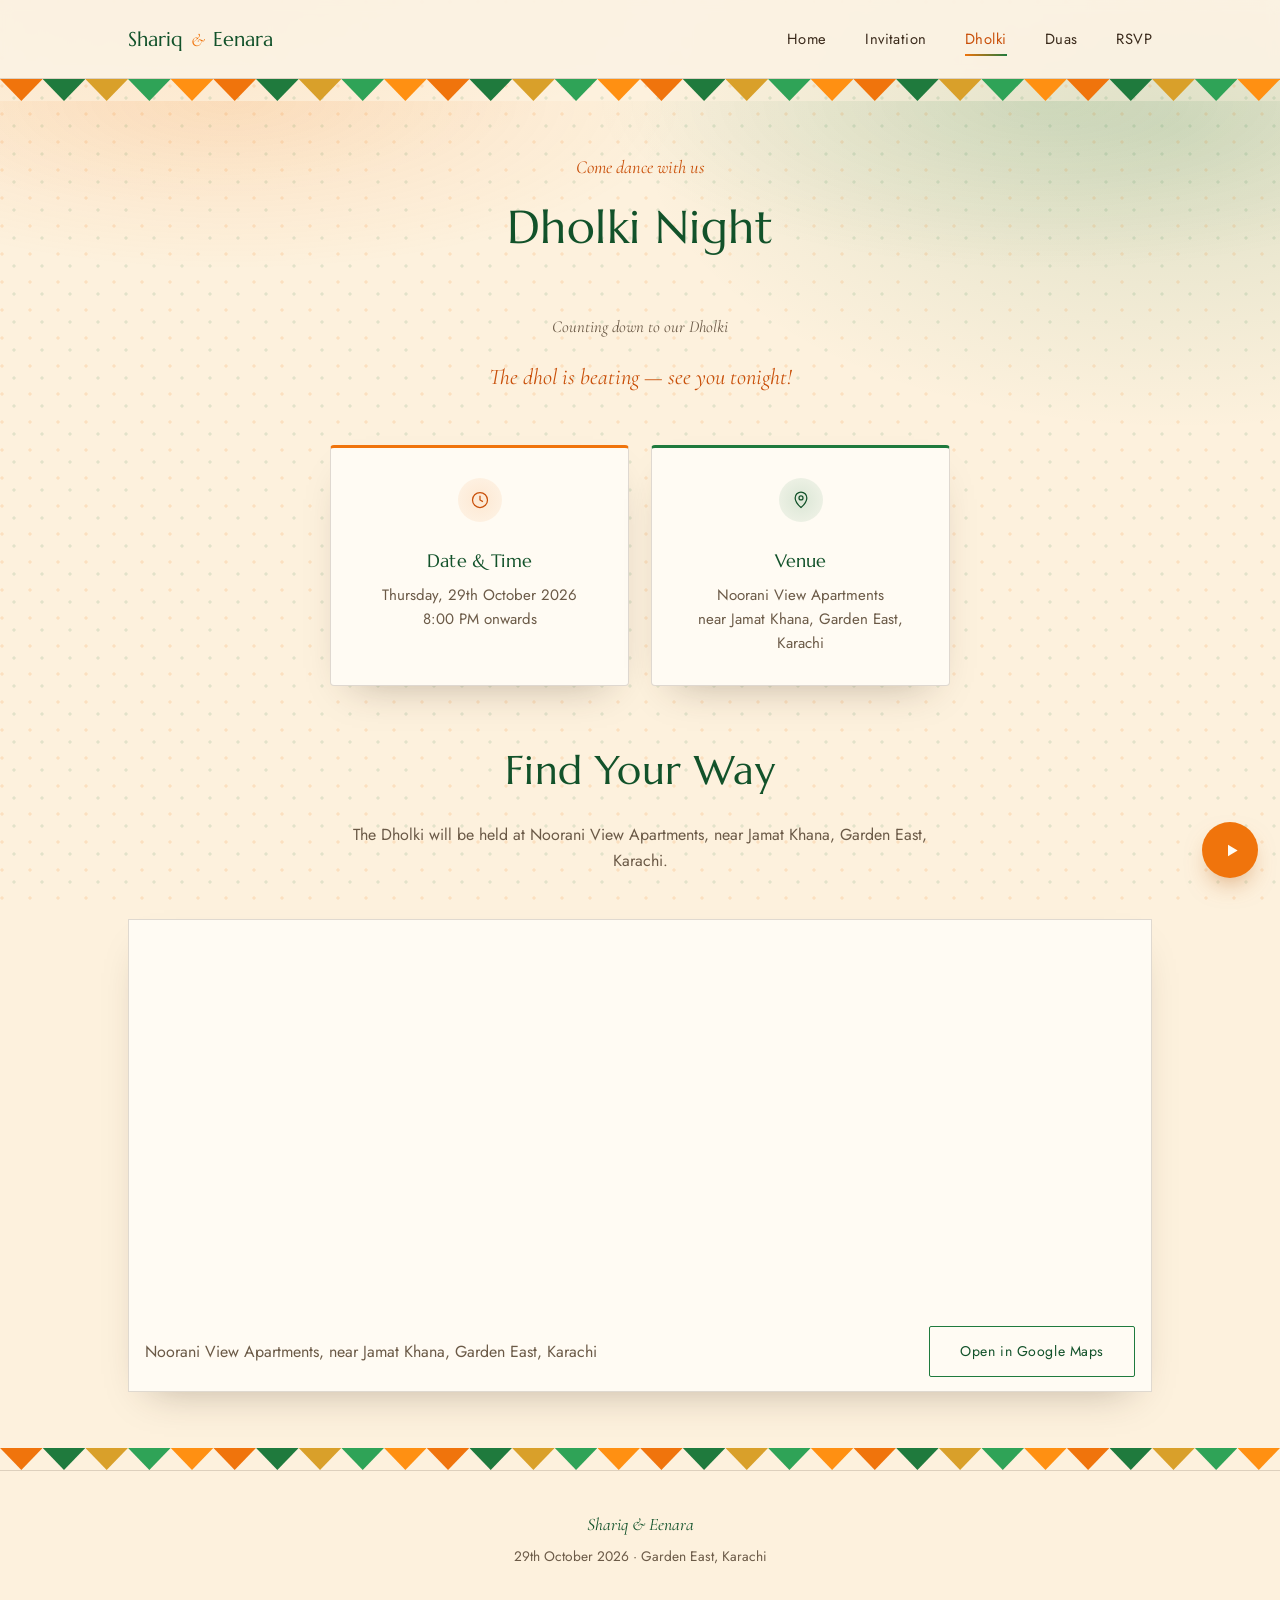
==== dholki.html @ 554d9900 "Add files via upload" ====
<!DOCTYPE html>
<html lang="en">
<head>
<meta charset="UTF-8">
<meta name="viewport" content="width=device-width, initial-scale=1.0">
<title>Dholki Details — Shariq &amp; Eenara</title>
<meta name="description" content="Dholki timing, venue and location for Shariq &amp; Eenara — 29th October 2026, Karachi.">
<link rel="stylesheet" href="css/style.css">
</head>
<body>
<div class="bg-texture"></div>

<header class="site-header">
  <div class="container">
    <a href="index.html" class="brand">Shariq <span class="amp">&amp;</span> Eenara</a>
    <nav>
      <ul class="nav-links" id="navLinks">
        <li><a href="index.html">Home</a></li>
        <li><a href="invitation.html">Invitation</a></li>
        <li><a href="dholki.html">Dholki</a></li>
        <li><a href="duas.html">Duas</a></li>
        <li><a href="rsvp.html">RSVP</a></li>
      </ul>
    </nav>
    <button class="nav-toggle" aria-label="Open menu" aria-expanded="false"><span></span><span></span><span></span></button>
  </div>
</header>
<div class="bunting" aria-hidden="true"></div>
<div class="nav-scrim"></div>

<section class="page-hero">
  <div class="container">
    <span class="eyebrow">Come dance with us</span>
    <h1>Dholki Night</h1>
  </div>
</section>

<section class="countdown-wrap">
  <div class="container">
    <p class="countdown-label">Counting down to our Dholki</p>
    <div class="countdown">
      <div class="unit"><span class="num" data-unit="days">00</span><span class="unit-label">DAYS</span></div>
      <div class="unit"><span class="num" data-unit="hours">00</span><span class="unit-label">HOURS</span></div>
      <div class="unit"><span class="num" data-unit="mins">00</span><span class="unit-label">MINUTES</span></div>
      <div class="unit"><span class="num" data-unit="secs">00</span><span class="unit-label">SECONDS</span></div>
    </div>
    <p class="countdown-done-msg">The dhol is beating — see you tonight!</p>
  </div>
</section>

<section class="section-tight">
  <div class="container">
    <div class="info-grid info-grid--2">
      <div class="panel info-card">
        <svg class="icon" viewBox="0 0 24 24" fill="none" stroke="currentColor" stroke-width="1.5"><circle cx="12" cy="12" r="9"/><path d="M12 7v5l3.5 2"/></svg>
        <h3>Date &amp; Time</h3>
        <p>Thursday, 29th October 2026<br>8:00 PM onwards</p>
      </div>
      <div class="panel info-card">
        <svg class="icon" viewBox="0 0 24 24" fill="none" stroke="currentColor" stroke-width="1.5"><path d="M12 21s-7-6.1-7-11.5A7 7 0 0 1 19 9.5C19 14.9 12 21 12 21Z"/><circle cx="12" cy="9.5" r="2.4"/></svg>
        <h3>Venue</h3>
        <p>Noorani View Apartments<br>near Jamat Khana, Garden East, Karachi</p>
      </div>
    </div>

    <div class="section-head">
      <h2>Find Your Way</h2>
      <p>The Dholki will be held at Noorani View Apartments, near Jamat Khana, Garden East, Karachi.</p>
    </div>

    <div class="map-wrap">
      <iframe
        src="https://www.google.com/maps?q=Noorani+View+Apartments+near+Jamat+Khana+Garden+East+Karachi&output=embed"
        loading="lazy"
        referrerpolicy="no-referrer-when-downgrade"
        title="Map to Noorani View Apartments, Garden East, Karachi">
      </iframe>
      <div class="map-caption">
        <address>Noorani View Apartments, near Jamat Khana, Garden East, Karachi</address>
        <a class="btn btn-outline" target="_blank" rel="noopener"
           href="https://www.google.com/maps/search/?api=1&query=Noorani+View+Apartments+near+Jamat+Khana+Garden+East+Karachi">
          Open in Google Maps
        </a>
      </div>
    </div>
  </div>
</section>

<div class="bunting" aria-hidden="true"></div>
<footer class="site-footer">
  <div class="container">
    <div class="fname">Shariq &amp; Eenara</div>
    <p>29th October 2026 &middot; Garden East, Karachi</p>
  </div>
</footer>

<button class="music-toggle" aria-label="Play our song" type="button">
  <svg class="icon-play" viewBox="0 0 24 24" aria-hidden="true"><path d="M8 5.5v13l11-6.5-11-6.5Z" fill="currentColor"/></svg>
  <svg class="icon-pause" viewBox="0 0 24 24" aria-hidden="true"><rect x="6" y="5" width="4" height="14" rx="1" fill="currentColor"/><rect x="14" y="5" width="4" height="14" rx="1" fill="currentColor"/></svg>
  <span class="music-ring"></span>
</button>

<script src="js/main.js"></script>
<script src="js/music.js"></script>
</body>
</html>
---- css/style.css ----
/* ==========================================================================
   Shariq & Eenara — Dholki Invitation
   Design tokens
   ========================================================================== */

@import url('https://fonts.googleapis.com/css2?family=Marcellus&family=Cormorant+Garamond:wght@500;600;700&family=Jost:wght@300;400;500;600&display=swap');

:root{
  /* palette — marigold & mehndi, the two colors of a dholki */
  --cream:        #FDF1DD;
  --cream-deep:   #F7DFAF;
  --ivory:        #FFFBF3;
  --marigold:     #F0740C;
  --marigold-deep:#C9500A;
  --marigold-bright:#FF9012;
  --marigold-soft:#FBC26B;
  --mehndi:       #1F7A3D;
  --mehndi-deep:  #12522A;
  --mehndi-bright:#2FA357;
  --mehndi-soft:  #7FBB63;
  --gold:         #D9A02A;
  --ink:          #3A2A1B;
  --ink-soft:     #6B5A47;
  --line:         rgba(58,42,27,0.16);

  --bunting: var(--marigold), var(--mehndi), var(--gold), var(--mehndi-bright), var(--marigold-bright);

  --font-display: 'Marcellus', serif;
  --font-accent:  'Cormorant Garamond', serif;
  --font-body:    'Jost', sans-serif;

  --container: 1080px;
  --radius: 4px;
  --shadow-soft: 0 18px 40px -22px rgba(58,42,27,0.35);
}

*,*::before,*::after{ box-sizing:border-box; }
html{ scroll-behavior:smooth; }

body{
  margin:0;
  background:var(--cream);
  color:var(--ink);
  font-family:var(--font-body);
  font-weight:400;
  line-height:1.6;
  -webkit-font-smoothing:antialiased;
  overflow-x:hidden;
}

body.no-scroll{ overflow:hidden; }

img{ max-width:100%; display:block; }

a{ color:inherit; text-decoration:none; }

h1,h2,h3,h4{
  font-family:var(--font-display);
  font-weight:400;
  color:var(--mehndi-deep);
  margin:0 0 0.5em;
  letter-spacing:0.01em;
}

p{ margin:0 0 1em; }

.container{
  width:100%;
  max-width:var(--container);
  margin:0 auto;
  padding:0 28px;
}

@media (prefers-reduced-motion: reduce){
  *{ animation-duration:0.001ms !important; animation-iteration-count:1 !important; transition-duration:0.001ms !important; scroll-behavior:auto !important; }
}

/* background texture: warm gradient wash + two-tone dot grid */
body{
  background:
    radial-gradient(ellipse 900px 500px at 12% -6%, rgba(240,116,12,0.14), transparent 60%),
    radial-gradient(ellipse 900px 500px at 92% 8%, rgba(31,122,61,0.14), transparent 60%),
    var(--cream);
}

.bg-texture{
  position:fixed;
  inset:0;
  z-index:-1;
  pointer-events:none;
  background-image:
    radial-gradient(circle at 2px 2px, rgba(240,116,12,0.16) 1.5px, transparent 1.7px),
    radial-gradient(circle at 14px 14px, rgba(31,122,61,0.14) 1.5px, transparent 1.7px);
  background-size:28px 28px;
  opacity:0.85;
}

/* festive bunting strip — used under the header and above the footer */
.bunting{
  display:flex;
  width:100%;
  height:22px;
  overflow:hidden;
}
.bunting span{
  flex:1 1 0;
  height:22px;
  clip-path:polygon(0 0, 100% 0, 50% 100%);
}
.bunting span:nth-child(5n+1){ background:var(--marigold); }
.bunting span:nth-child(5n+2){ background:var(--mehndi); }
.bunting span:nth-child(5n+3){ background:var(--gold); }
.bunting span:nth-child(5n+4){ background:var(--mehndi-bright); }
.bunting span:nth-child(5n+5){ background:var(--marigold-bright); }

/* ==========================================================================
   Header / Nav
   ========================================================================== */

.site-header{
  position:sticky;
  top:0;
  z-index:100;
  background:rgba(251,242,227,0.92);
  backdrop-filter:blur(6px);
  border-bottom:1px solid var(--line);
}

.site-header .container{
  display:flex;
  align-items:center;
  justify-content:space-between;
  height:78px;
}

.brand{
  display:flex;
  align-items:baseline;
  gap:8px;
  font-family:var(--font-display);
  font-size:1.28rem;
  color:var(--mehndi-deep);
}
.brand .amp{
  color:var(--marigold);
  font-family:var(--font-accent);
  font-style:italic;
  font-size:1.15rem;
}

.nav-links{
  display:flex;
  align-items:center;
  gap:2.4rem;
  list-style:none;
  margin:0;
  padding:0;
}

.nav-links a{
  position:relative;
  font-size:0.92rem;
  letter-spacing:0.03em;
  color:var(--ink);
  padding:6px 0;
  transition:color .25s ease;
}
.nav-links a::after{
  content:"";
  position:absolute;
  left:0; right:0; bottom:0;
  height:2px;
  background:linear-gradient(90deg, var(--marigold), var(--mehndi));
  transform:scaleX(0);
  transform-origin:left;
  transition:transform .3s ease;
}
.nav-links a:hover,
.nav-links a.active{ color:var(--marigold-deep); }
.nav-links a:hover::after,
.nav-links a.active::after{ transform:scaleX(1); }

.nav-toggle{
  display:none;
  width:44px; height:44px;
  border:none;
  background:transparent;
  cursor:pointer;
  position:relative;
  z-index:210;
}
.nav-toggle span{
  position:absolute;
  left:10px; right:10px;
  height:2px;
  background:var(--mehndi-deep);
  transition:transform .35s ease, opacity .25s ease, top .35s ease;
}
.nav-toggle span:nth-child(1){ top:15px; }
.nav-toggle span:nth-child(2){ top:23px; }
.nav-toggle span:nth-child(3){ top:31px; }
.nav-toggle.open span:nth-child(1){ top:23px; transform:rotate(45deg); }
.nav-toggle.open span:nth-child(2){ opacity:0; }
.nav-toggle.open span:nth-child(3){ top:23px; transform:rotate(-135deg); }

.nav-scrim{
  position:fixed; inset:0;
  background:rgba(35,65,38,0.35);
  opacity:0;
  pointer-events:none;
  transition:opacity .35s ease;
  z-index:190;
}
.nav-scrim.show{ opacity:1; pointer-events:auto; }

@media (max-width:860px){
  .nav-toggle{ display:block; }
  .nav-links{
    position:fixed;
    top:0; right:0;
    height:100%;
    width:min(78vw,320px);
    background:var(--ivory);
    flex-direction:column;
    align-items:flex-start;
    justify-content:center;
    gap:1.9rem;
    padding:0 44px;
    transform:translateX(100%);
    transition:transform .4s cubic-bezier(.65,0,.35,1);
    box-shadow:-12px 0 40px -18px rgba(58,42,27,0.4);
    z-index:200;
  }
  .nav-links.open{ transform:translateX(0); }
  .nav-links a{ font-size:1.1rem; }
}

/* ==========================================================================
   Buttons
   ========================================================================== */

.btn{
  display:inline-flex;
  align-items:center;
  gap:10px;
  padding:13px 30px;
  border-radius:2px;
  font-family:var(--font-body);
  font-size:0.88rem;
  letter-spacing:0.04em;
  cursor:pointer;
  border:1px solid transparent;
  transition:transform .25s ease, box-shadow .25s ease, background .25s ease, color .25s ease;
}
.btn-primary{
  background:linear-gradient(120deg, var(--marigold-bright), var(--marigold-deep));
  color:var(--ivory);
  box-shadow:0 14px 28px -14px rgba(201,80,10,0.6);
}
.btn-primary:hover{ background:linear-gradient(120deg, var(--marigold), var(--marigold-deep)); transform:translateY(-2px); }
.btn-outline{
  background:transparent;
  border-color:var(--mehndi);
  color:var(--mehndi-deep);
}
.btn-outline:hover{ background:linear-gradient(120deg, var(--mehndi-bright), var(--mehndi-deep)); border-color:var(--mehndi-deep); color:var(--ivory); transform:translateY(-2px); }

/* ==========================================================================
   Hero (home)
   ========================================================================== */

.hero{
  position:relative;
  padding:64px 0 40px;
  overflow:hidden;
}

.hero-motif{
  position:absolute;
  opacity:0.9;
  pointer-events:none;
}
.hero-motif.umbrella-l{ top:-10px; left:-40px; width:190px; transform:rotate(-8deg); }
.hero-motif.umbrella-r{ top:20px; right:-46px; width:170px; transform:rotate(10deg); }
.hero-motif.dhol-l{ bottom:-10px; left:-30px; width:150px; opacity:0.55; }
.hero-motif.dhol-r{ bottom:-6px; right:-24px; width:130px; opacity:0.5; }

.hero-inner{
  position:relative;
  z-index:2;
  display:flex;
  flex-direction:column;
  align-items:center;
  text-align:center;
  gap:22px;
}

.eyebrow{
  font-family:var(--font-accent);
  font-style:italic;
  font-size:1.15rem;
  color:var(--marigold-deep);
}

.photo-frame{
  position:relative;
  width:min(300px, 72vw);
  aspect-ratio:2/3;
  border-radius:150px 150px 18px 18px;
  padding:10px;
  background:linear-gradient(150deg, var(--marigold-bright), var(--gold) 45%, var(--mehndi-bright));
  box-shadow:0 26px 54px -22px rgba(58,42,27,0.5);
}
.photo-frame::before{
  content:"";
  position:absolute;
  inset:-9px;
  border-radius:158px 158px 24px 24px;
  border:1.5px dashed var(--gold);
  opacity:0.7;
}
.photo-frame .photo-inner{
  width:100%; height:100%;
  border-radius:140px 140px 10px 10px;
  overflow:hidden;
  border:5px solid var(--ivory);
}
.photo-frame img{
  width:100%; height:100%;
  object-fit:cover;
  object-position:center 8%;
}

.hero h1{
  font-size:clamp(2.4rem, 6vw, 3.6rem);
  color:var(--mehndi-deep);
  margin:0;
}
.hero h1 .amp{
  display:inline-block;
  color:var(--marigold);
  font-family:var(--font-accent);
  font-style:italic;
  padding:0 0.15em;
}

.hero-sub{
  font-size:1.05rem;
  color:var(--ink-soft);
  max-width:440px;
}

.hero-meta{
  font-family:var(--font-accent);
  font-size:1.3rem;
  color:var(--mehndi-deep);
  letter-spacing:0.02em;
}
.hero-meta strong{ color:var(--marigold-deep); font-weight:600; }

.hero-actions{
  display:flex;
  gap:16px;
  flex-wrap:wrap;
  justify-content:center;
  margin-top:6px;
}

/* ==========================================================================
   Divider
   ========================================================================== */

.divider{
  display:flex;
  align-items:center;
  justify-content:center;
  gap:16px;
  padding:8px 0 44px;
  color:var(--gold);
}
.divider .line{
  height:1px;
  width:70px;
  background:linear-gradient(90deg, transparent, var(--gold));
}
.divider .line.right{ background:linear-gradient(90deg, var(--gold), transparent); }
.divider svg{ width:26px; height:26px; }

/* ==========================================================================
   Countdown
   ========================================================================== */

.countdown-wrap{ padding:6px 0 8px; }
.countdown-label{
  text-align:center;
  font-family:var(--font-accent);
  font-style:italic;
  font-size:1.05rem;
  color:var(--ink-soft);
  margin-bottom:18px;
}
.countdown{
  display:flex;
  justify-content:center;
  gap:16px;
  flex-wrap:wrap;
}
.countdown .unit{
  min-width:84px;
  padding:18px 10px 14px;
  background:var(--ivory);
  border:1px solid var(--line);
  border-top:4px solid var(--marigold);
  border-radius:var(--radius);
  text-align:center;
  box-shadow:var(--shadow-soft);
}
.countdown .unit:nth-child(2){ border-top-color:var(--mehndi); }
.countdown .unit:nth-child(3){ border-top-color:var(--gold); }
.countdown .unit:nth-child(4){ border-top-color:var(--mehndi-bright); }
.countdown .num{
  display:block;
  font-family:var(--font-display);
  font-size:2.1rem;
  color:var(--marigold-deep);
  line-height:1;
}
.countdown .unit-label{
  display:block;
  margin-top:8px;
  font-size:0.68rem;
  letter-spacing:0.12em;
  color:var(--mehndi-deep);
}
.countdown.is-done .unit .num::after{ content:""; }
.countdown-done-msg{
  display:none;
  text-align:center;
  font-family:var(--font-accent);
  font-style:italic;
  font-size:1.4rem;
  color:var(--marigold-deep);
}

/* ==========================================================================
   Section shells
   ========================================================================== */

.section{ padding:20px 0 84px; }
.section-tight{ padding:20px 0 56px; }
.section-head{
  text-align:center;
  max-width:620px;
  margin:0 auto 46px;
}
.section-head h2{ font-size:clamp(1.9rem,4vw,2.5rem); }
.section-head p{ color:var(--ink-soft); }

.panel{
  position:relative;
  background:var(--ivory);
  border:1px solid var(--line);
  border-top:3px solid var(--marigold);
  border-radius:var(--radius);
  box-shadow:var(--shadow-soft);
}
.panel:nth-of-type(3n+2){ border-top-color:var(--mehndi); }
.panel:nth-of-type(3n){ border-top-color:var(--gold); }

/* ==========================================================================
   Invitation page — card
   ========================================================================== */

.invite-card{
  position:relative;
  max-width:640px;
  margin:0 auto;
  padding:56px 40px 48px;
  text-align:center;
  background:var(--ivory);
  border:1px solid var(--line);
  box-shadow:var(--shadow-soft);
}
.invite-card::before{
  content:"";
  position:absolute;
  inset:14px;
  border:1px solid var(--gold);
  opacity:0.55;
  pointer-events:none;
}
.invite-card .corner{
  position:absolute;
  width:64px; height:64px;
  opacity:0.85;
}
.invite-card .corner.tl{ top:6px; left:6px; }
.invite-card .corner.tr{ top:6px; right:6px; transform:scaleX(-1); }
.invite-card .corner.bl{ bottom:6px; left:6px; transform:scaleY(-1); }
.invite-card .corner.br{ bottom:6px; right:6px; transform:scale(-1,-1); }

.invite-card .names{
  font-family:var(--font-display);
  font-size:clamp(1.9rem,4.4vw,2.6rem);
  color:var(--mehndi-deep);
  margin:14px 0 6px;
}
.invite-card .names .amp{
  color:var(--marigold);
  font-family:var(--font-accent);
  font-style:italic;
}
.invite-card .verse{
  font-family:var(--font-accent);
  font-style:italic;
  font-size:1.2rem;
  color:var(--ink-soft);
  max-width:440px;
  margin:0 auto 20px;
}
.invite-card .details{
  display:flex;
  flex-direction:column;
  gap:6px;
  font-size:1.02rem;
  color:var(--ink);
  margin:18px 0 8px;
}
.invite-card .details .em{
  font-family:var(--font-accent);
  font-size:1.35rem;
  color:var(--marigold-deep);
}

/* ==========================================================================
   Info grid (dholki page)
   ========================================================================== */

.info-grid{
  display:grid;
  grid-template-columns:repeat(3,1fr);
  gap:22px;
  margin-bottom:52px;
}
.info-grid--2{
  grid-template-columns:repeat(2,1fr);
  max-width:620px;
  margin-left:auto;
  margin-right:auto;
}
.info-card{
  padding:30px 24px;
  text-align:center;
}
.info-card .icon{
  width:44px; height:44px;
  padding:12px;
  margin:0 auto 16px;
  color:var(--marigold-deep);
  background:radial-gradient(circle, rgba(240,116,12,0.14), rgba(240,116,12,0.05));
  border-radius:50%;
}
.info-card:nth-of-type(3n+2) .icon{ color:var(--mehndi-deep); background:radial-gradient(circle, rgba(31,122,61,0.16), rgba(31,122,61,0.05)); }
.info-card:nth-of-type(3n) .icon{ color:var(--gold); background:radial-gradient(circle, rgba(217,160,42,0.18), rgba(217,160,42,0.05)); }
.info-card h3{ font-size:1.15rem; margin-bottom:8px; }
.info-card p{ color:var(--ink-soft); font-size:0.94rem; margin:0; }

.map-wrap{
  position:relative;
  padding:10px;
  background:var(--ivory);
  border:1px solid var(--line);
  box-shadow:var(--shadow-soft);
}
.map-wrap iframe{
  width:100%;
  height:380px;
  border:0;
  display:block;
}
.map-caption{
  display:flex;
  align-items:center;
  justify-content:space-between;
  gap:16px;
  flex-wrap:wrap;
  padding:16px 6px 4px;
}
.map-caption address{ font-style:normal; color:var(--ink-soft); }

.dress-row{
  display:flex;
  align-items:center;
  justify-content:center;
  gap:14px;
  margin-top:10px;
}
.swatch{
  width:34px; height:34px;
  border-radius:50%;
  border:3px solid var(--ivory);
  box-shadow:0 0 0 1px var(--line);
}

/* ==========================================================================
   Duas page
   ========================================================================== */

.dua-list{
  display:flex;
  flex-direction:column;
  gap:28px;
}
.dua-card{
  padding:34px 34px 30px;
  position:relative;
  border-left:4px solid var(--marigold-soft);
}
.dua-card:nth-of-type(2){ border-left-color:var(--mehndi-soft); }
.dua-card:nth-of-type(3){ border-left-color:var(--gold); }
.dua-card:nth-of-type(4){ border-left-color:var(--mehndi-bright); }
.dua-card .dua-tag{
  font-family:var(--font-accent);
  font-style:italic;
  color:var(--marigold-deep);
  font-size:1.05rem;
  margin-bottom:10px;
}
.dua-card .arabic{
  font-family:var(--font-display);
  font-size:1.5rem;
  color:var(--mehndi-deep);
  line-height:1.9;
  margin-bottom:12px;
  direction:rtl;
}
.dua-card .translit{
  font-style:italic;
  color:var(--ink-soft);
  margin-bottom:10px;
}
.dua-card .meaning{ margin:0; color:var(--ink); }

/* ==========================================================================
   RSVP page
   ========================================================================== */

.contact-grid{
  display:grid;
  grid-template-columns:repeat(3,1fr);
  gap:22px;
  margin-bottom:56px;
}
.contact-card{
  padding:30px 22px;
  text-align:center;
}
.contact-card .avatar{
  width:56px; height:56px;
  margin:0 auto 14px;
  border-radius:50%;
  display:flex;
  align-items:center;
  justify-content:center;
  font-family:var(--font-display);
  font-size:1.4rem;
  color:var(--ivory);
  background:linear-gradient(135deg, var(--marigold-bright), var(--marigold-deep));
}
.contact-card:nth-of-type(2) .avatar{ background:linear-gradient(135deg, var(--mehndi-bright), var(--mehndi-deep)); }
.contact-card:nth-of-type(3) .avatar{ background:linear-gradient(135deg, var(--gold), var(--marigold-deep)); }
.contact-card .role{
  font-family:var(--font-accent);
  font-style:italic;
  color:var(--marigold-deep);
  font-size:1rem;
  margin-bottom:6px;
}
.contact-card .name{ font-size:1.2rem; margin-bottom:10px; color:var(--mehndi-deep); font-family:var(--font-display); }
.contact-card a.phone{
  display:inline-flex;
  align-items:center;
  gap:8px;
  font-size:0.98rem;
  color:var(--ink);
  border-bottom:1px solid var(--line);
  padding-bottom:2px;
  transition:color .2s ease, border-color .2s ease;
}
.contact-card a.phone:hover{ color:var(--marigold-deep); border-color:var(--marigold-deep); }

.contact-links{
  display:flex;
  flex-direction:column;
  align-items:center;
  gap:12px;
  margin-top:4px;
}
.contact-card a.whatsapp{
  display:inline-flex;
  align-items:center;
  gap:8px;
  padding:9px 18px;
  border-radius:20px;
  font-size:0.9rem;
  color:var(--ivory);
  background:linear-gradient(120deg, var(--mehndi-bright), var(--mehndi-deep));
  transition:transform .2s ease, box-shadow .2s ease;
}
.contact-card a.whatsapp:hover{ transform:translateY(-2px); box-shadow:0 10px 20px -10px rgba(18,82,42,0.6); }

/* ==========================================================================
   Music toggle
   ========================================================================== */

.music-toggle{
  position:fixed;
  right:22px;
  bottom:22px;
  width:56px; height:56px;
  border-radius:50%;
  background:var(--marigold);
  border:none;
  color:var(--ivory);
  display:flex;
  align-items:center;
  justify-content:center;
  cursor:pointer;
  box-shadow:0 12px 26px -10px rgba(184,91,15,0.6);
  z-index:150;
  transition:transform .25s ease, background .25s ease;
}
.music-toggle:hover{ transform:scale(1.07); background:var(--marigold-deep); }
.music-toggle svg{ width:21px; height:21px; }
.music-toggle .icon-play{ margin-left:3px; }
.music-toggle .icon-pause{ display:none; }
.music-toggle.playing .icon-play{ display:none; }
.music-toggle.playing .icon-pause{ display:block; }

.music-toggle .music-ring{
  position:absolute;
  inset:-6px;
  border-radius:50%;
  border:1.5px solid var(--marigold);
  opacity:0;
}
.music-toggle.playing .music-ring{
  animation:musicPulse 1.8s ease-out infinite;
}
@keyframes musicPulse{
  0%{ opacity:0.55; transform:scale(0.9); }
  100%{ opacity:0; transform:scale(1.25); }
}

/* ==========================================================================
   Footer
   ========================================================================== */

.site-footer{
  padding:40px 0;
  text-align:center;
  color:var(--ink-soft);
  font-size:0.86rem;
  border-top:1px solid var(--line);
}
.site-footer .fname{
  font-family:var(--font-accent);
  font-style:italic;
  font-size:1.1rem;
  color:var(--mehndi-deep);
  margin-bottom:6px;
}

/* ==========================================================================
   Page hero (inner pages)
   ========================================================================== */

.page-hero{
  padding:52px 0 20px;
  text-align:center;
  background:
    radial-gradient(ellipse 700px 260px at 18% 0%, rgba(240,116,12,0.12), transparent 65%),
    radial-gradient(ellipse 700px 260px at 82% 0%, rgba(31,122,61,0.12), transparent 65%);
}
.page-hero .eyebrow{ display:block; margin-bottom:8px; }
.page-hero h1{ font-size:clamp(2.1rem,5vw,2.9rem); }

/* ==========================================================================
   Responsive
   ========================================================================== */

@media (max-width:760px){
  .info-grid{ grid-template-columns:1fr; }
  .contact-grid{ grid-template-columns:1fr; }
  .hero-motif.umbrella-l{ width:120px; }
  .hero-motif.umbrella-r{ width:110px; }
  .hero-motif.dhol-l{ width:100px; }
  .hero-motif.dhol-r{ width:90px; }
  .countdown .unit{ min-width:70px; padding:14px 6px 10px; }
  .countdown .num{ font-size:1.6rem; }
  .invite-card{ padding:44px 22px 36px; }
  .map-wrap iframe{ height:280px; }
}

@media (max-width:420px){
  .countdown{ gap:10px; }
  .countdown .unit{ min-width:64px; }
}
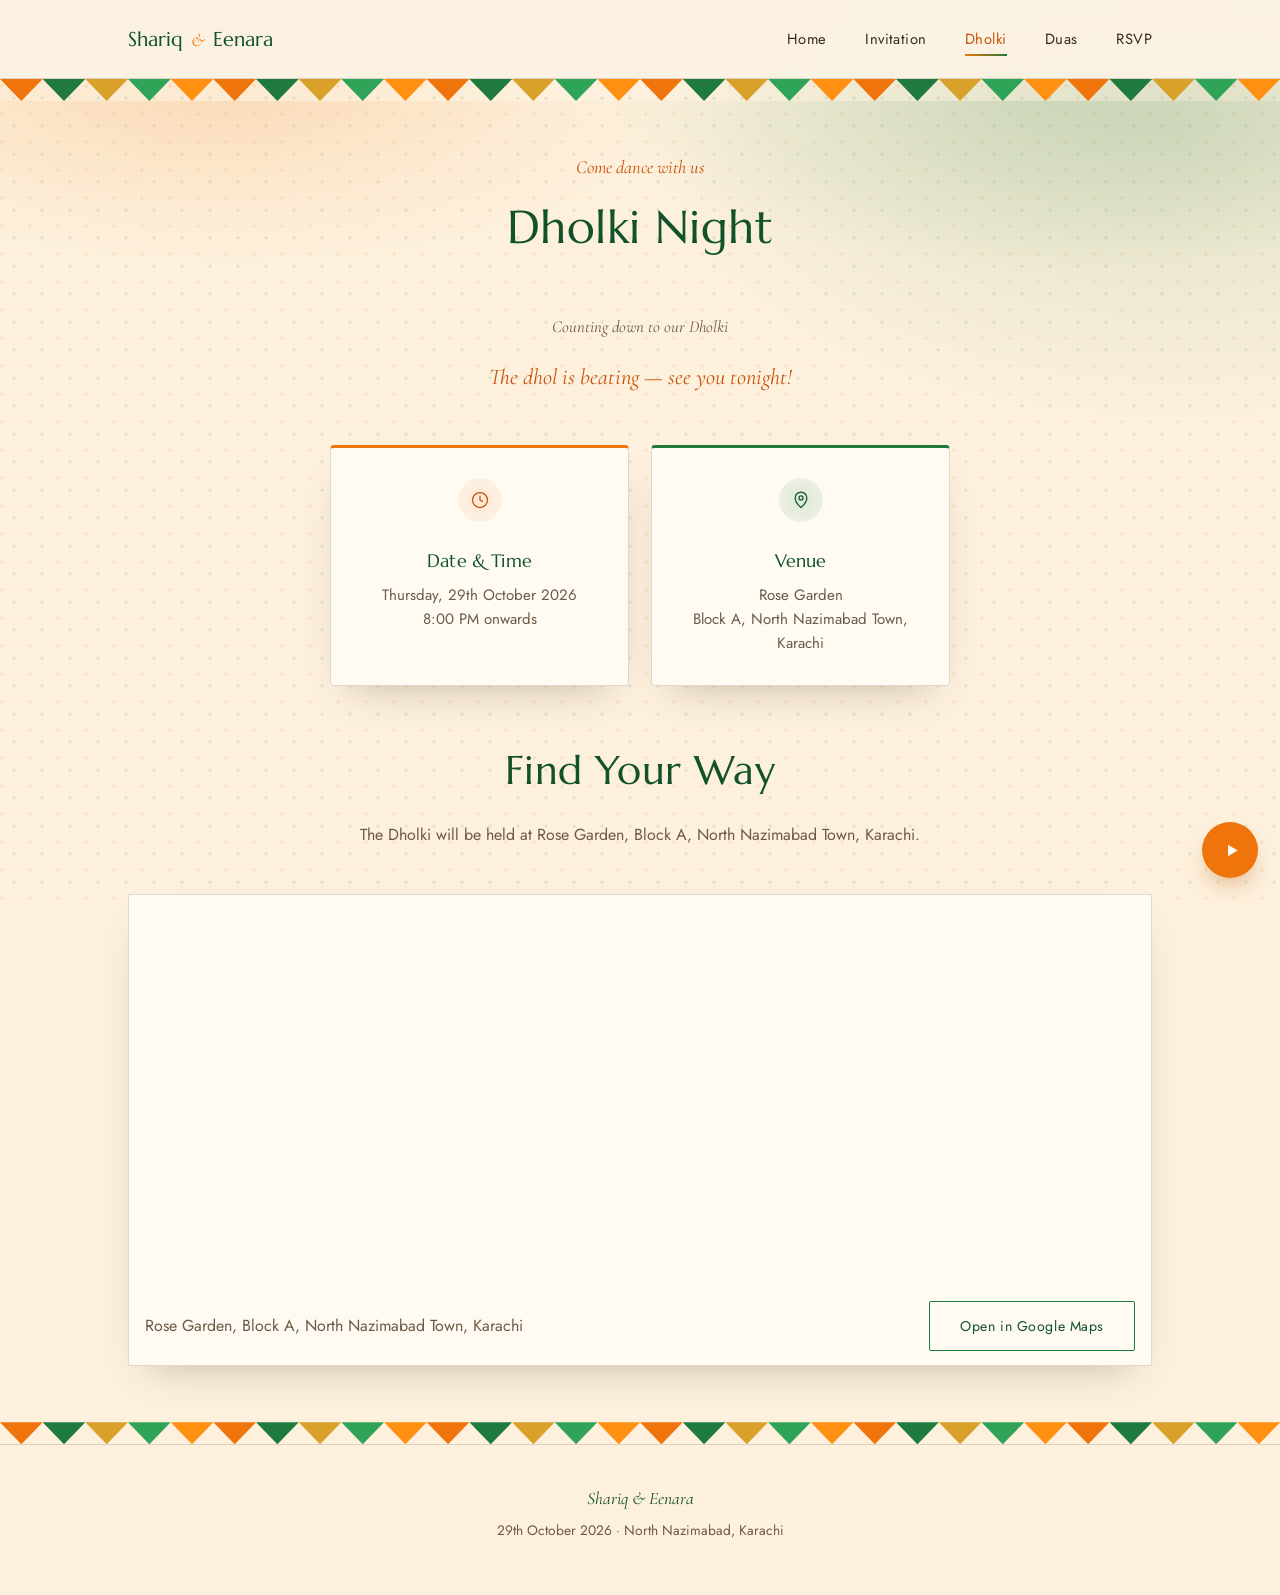
==== commit c73a5681: "Update venue details and map location" ====
--- a/dholki.html
+++ b/dholki.html
@@ -13,8 +13,8 @@
 <header class="site-header">
   <div class="container">
     <a href="index.html" class="brand">Shariq <span class="amp">&amp;</span> Eenara</a>
-    <nav>
-      <ul class="nav-links" id="navLinks">
+    <nav class="desktop-nav">
+      <ul class="nav-links">
         <li><a href="index.html">Home</a></li>
         <li><a href="invitation.html">Invitation</a></li>
         <li><a href="dholki.html">Dholki</a></li>
@@ -26,7 +26,17 @@
   </div>
 </header>
 <div class="bunting" aria-hidden="true"></div>
-<div class="nav-scrim"></div>
+
+<div class="mobile-menu" id="mobileMenu">
+  <button class="mobile-menu-close" aria-label="Close menu" type="button">&times;</button>
+  <ul class="mobile-menu-links">
+    <li><a href="index.html">Home</a></li>
+    <li><a href="invitation.html">Invitation</a></li>
+    <li><a href="dholki.html">Dholki</a></li>
+    <li><a href="duas.html">Duas</a></li>
+    <li><a href="rsvp.html">RSVP</a></li>
+  </ul>
+</div>
 
 <section class="page-hero">
   <div class="container">
@@ -59,26 +69,26 @@
       <div class="panel info-card">
         <svg class="icon" viewBox="0 0 24 24" fill="none" stroke="currentColor" stroke-width="1.5"><path d="M12 21s-7-6.1-7-11.5A7 7 0 0 1 19 9.5C19 14.9 12 21 12 21Z"/><circle cx="12" cy="9.5" r="2.4"/></svg>
         <h3>Venue</h3>
-        <p>Noorani View Apartments<br>near Jamat Khana, Garden East, Karachi</p>
+        <p>Rose Garden<br>Block A, North Nazimabad Town, Karachi</p>
       </div>
     </div>
 
     <div class="section-head">
       <h2>Find Your Way</h2>
-      <p>The Dholki will be held at Noorani View Apartments, near Jamat Khana, Garden East, Karachi.</p>
+      <p>The Dholki will be held at Rose Garden, Block A, North Nazimabad Town, Karachi.</p>
     </div>
 
     <div class="map-wrap">
       <iframe
-        src="https://www.google.com/maps?q=Noorani+View+Apartments+near+Jamat+Khana+Garden+East+Karachi&output=embed"
+        src="https://www.google.com/maps?q=Rose+Garden%2C+Block+A%2C+North+Nazimabad+Town%2C+Karachi&output=embed"
         loading="lazy"
         referrerpolicy="no-referrer-when-downgrade"
-        title="Map to Noorani View Apartments, Garden East, Karachi">
+        title="Map to Rose Garden, Block A, North Nazimabad Town, Karachi">
       </iframe>
       <div class="map-caption">
-        <address>Noorani View Apartments, near Jamat Khana, Garden East, Karachi</address>
+        <address>Rose Garden, Block A, North Nazimabad Town, Karachi</address>
         <a class="btn btn-outline" target="_blank" rel="noopener"
-           href="https://www.google.com/maps/search/?api=1&query=Noorani+View+Apartments+near+Jamat+Khana+Garden+East+Karachi">
+           href="https://www.google.com/maps/search/?api=1&query=Rose+Garden%2C+Block+A%2C+North+Nazimabad+Town%2C+Karachi">
           Open in Google Maps
         </a>
       </div>
@@ -90,7 +100,7 @@
 <footer class="site-footer">
   <div class="container">
     <div class="fname">Shariq &amp; Eenara</div>
-    <p>29th October 2026 &middot; Garden East, Karachi</p>
+    <p>29th October 2026 &middot; North Nazimabad, Karachi</p>
   </div>
 </footer>
 
--- a/css/style.css
+++ b/css/style.css
@@ -180,6 +180,10 @@
 .nav-links a:hover::after,
 .nav-links a.active::after{ transform:scaleX(1); }
 
+@media (max-width:860px){
+  .desktop-nav{ display:none; }
+}
+
 .nav-toggle{
   display:none;
   width:44px; height:44px;
@@ -201,38 +205,73 @@
 .nav-toggle span:nth-child(3){ top:31px; }
 .nav-toggle.open span:nth-child(1){ top:23px; transform:rotate(45deg); }
 .nav-toggle.open span:nth-child(2){ opacity:0; }
-.nav-toggle.open span:nth-child(3){ top:23px; transform:rotate(-135deg); }
-
-.nav-scrim{
-  position:fixed; inset:0;
-  background:rgba(35,65,38,0.35);
-  opacity:0;
-  pointer-events:none;
-  transition:opacity .35s ease;
-  z-index:190;
-}
-.nav-scrim.show{ opacity:1; pointer-events:auto; }
+.nav-toggle.open span:nth-child(3){ top:23px; transform:rotate(-45deg); }
 
 @media (max-width:860px){
   .nav-toggle{ display:block; }
-  .nav-links{
-    position:fixed;
-    top:0; right:0;
-    height:100%;
-    width:min(78vw,320px);
-    background:var(--ivory);
-    flex-direction:column;
-    align-items:flex-start;
-    justify-content:center;
-    gap:1.9rem;
-    padding:0 44px;
-    transform:translateX(100%);
-    transition:transform .4s cubic-bezier(.65,0,.35,1);
-    box-shadow:-12px 0 40px -18px rgba(58,42,27,0.4);
-    z-index:200;
-  }
-  .nav-links.open{ transform:translateX(0); }
-  .nav-links a{ font-size:1.1rem; }
+}
+
+/* ==========================================================================
+   Mobile menu — a simple full-screen overlay, not nested inside the header.
+   Lives as a direct child of <body> so it always sits above everything
+   else with no stacking-context surprises.
+   ========================================================================== */
+
+.mobile-menu{
+  position:fixed;
+  inset:0;
+  z-index:9999;
+  background:var(--ivory);
+  display:flex;
+  flex-direction:column;
+  align-items:center;
+  justify-content:center;
+  gap:2.2rem;
+  opacity:0;
+  visibility:hidden;
+  transform:translateY(-12px);
+  transition:opacity .3s ease, transform .3s ease, visibility 0s linear .3s;
+}
+.mobile-menu.open{
+  opacity:1;
+  visibility:visible;
+  transform:translateY(0);
+  transition:opacity .3s ease, transform .3s ease, visibility 0s linear 0s;
+}
+
+.mobile-menu-close{
+  position:absolute;
+  top:calc(16px + env(safe-area-inset-top, 0px));
+  right:calc(18px + env(safe-area-inset-right, 0px));
+  width:48px; height:48px;
+  border:none;
+  background:transparent;
+  color:var(--mehndi-deep);
+  font-size:2.1rem;
+  line-height:1;
+  cursor:pointer;
+}
+
+.mobile-menu-links{
+  list-style:none;
+  margin:0;
+  padding:0;
+  display:flex;
+  flex-direction:column;
+  align-items:center;
+  gap:1.7rem;
+}
+.mobile-menu-links a{
+  font-family:var(--font-display);
+  font-size:1.55rem;
+  color:var(--ink);
+  padding:6px 4px;
+}
+.mobile-menu-links a:hover,
+.mobile-menu-links a.active{ color:var(--marigold-deep); }
+
+@media (min-width:861px){
+  .mobile-menu{ display:none; }
 }
 
 /* ==========================================================================
@@ -294,7 +333,29 @@
   text-align:center;
   gap:22px;
 }
-
+.event-tag{
+  display:inline-block;
+  font-family:var(--font-body);
+  font-weight:600;
+  font-style:italic;
+  font-size:2rem;
+  letter-spacing:0.12em;
+  color:var(--marigold-deep);
+  background:linear-gradient(120deg, rgba(240,116,12,0.16), rgba(217,160,42,0.16));
+  padding:8px 26px;
+  border-radius:2px;
+  border:1px solid rgba(240,116,12,0.35);
+}
+
+@media (max-width:480px){
+  .event-tag{
+    font-size:2.1rem;
+    font-weight:700;
+    letter-spacing:0.06em;
+    padding:10px 26px;
+    background:linear-gradient(120deg, rgba(240,116,12,0.24), rgba(217,160,42,0.24));
+  }
+}
 .eyebrow{
   font-family:var(--font-accent);
   font-style:italic;
